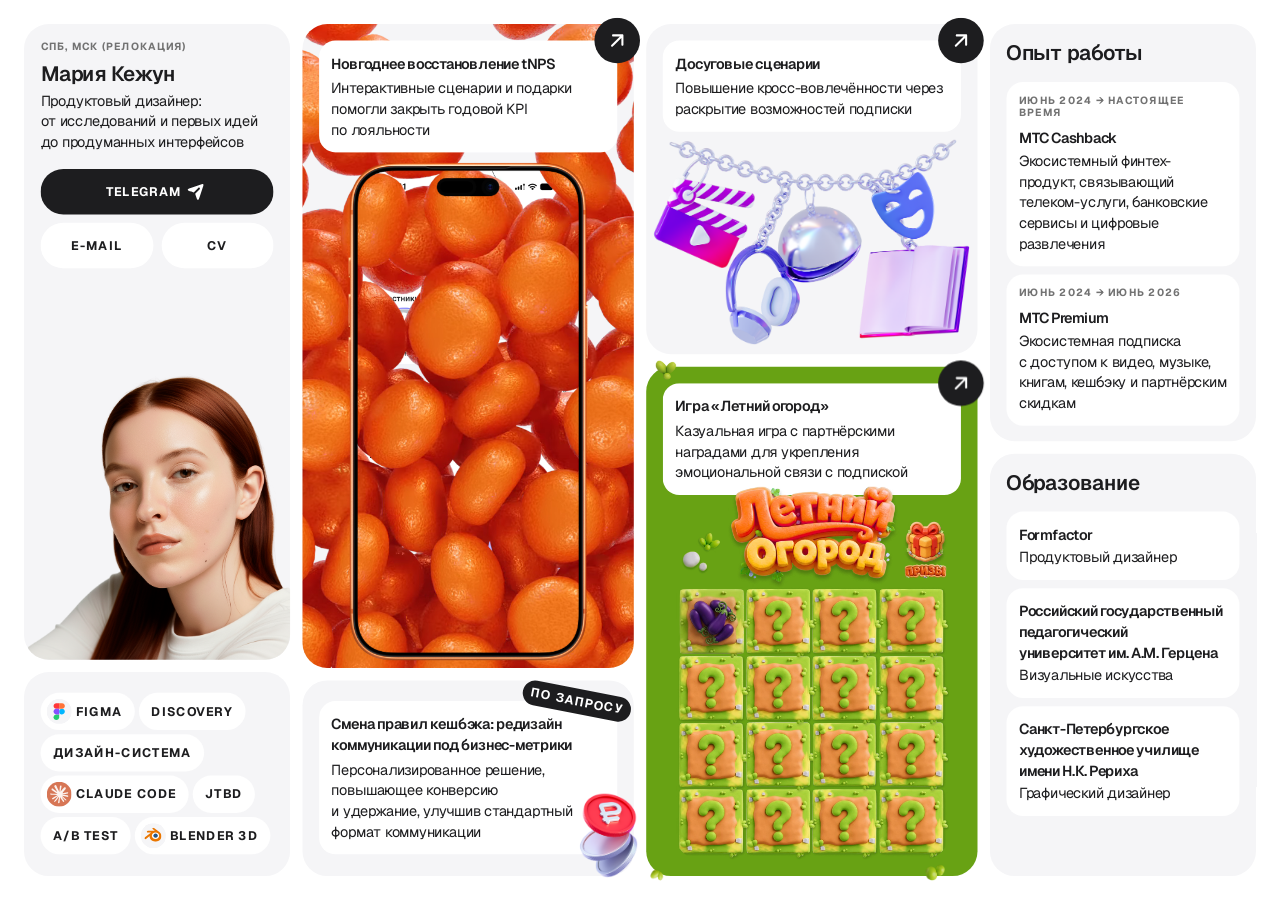
==== index.html @ 2b820cce "fix orange video" ====
<!doctype html>
<html lang="ru">
  <head>
    <meta charset="utf-8" />
    <meta
      name="viewport"
      content="width=device-width,initial-scale=1"
    />
    <title>Мария Кежун</title>
    <link
      rel="icon"
      type="image/png"
      sizes="96x96"
      href="images/favicon/favicon.png"
    />

    <link
      rel="apple-touch-icon"
      sizes="180x180"
      href="images/favicon/apple-touch-icon.png"
    />
    <link
      rel="stylesheet"
      href="css/home.css"
    />
    <link
      rel="stylesheet"
      href="css/main.css"
    />
  </head>

  <body>
    <div id="viewport">
      <main id="layout">
        <!-- 1 колонка -->
        <div class="column left">
          <!-- Обо мне -->
          <article class="card about">
            <div class="profile-copy">
              <div class="caption location">СПб, мск (Релокация)</div>
              <h2>Мария Кежун</h2>
              <p>Продуктовый дизайнер: от исследований и первых идей до продуманных интерфейсов</p>
              <div class="contacts">
                <a
                  class="button telegram"
                  href="https://t.me/mashenkatel"
                  target="_blank"
                  rel="noopener noreferrer"
                >
                  TELEGRAM
                  <img
                    class="button-icon"
                    src="images/Telegram.svg"
                    width="24"
                    height="24"
                    alt=""
                  />
                </a>
                <a
                  href="mailto:maria.kezhun@yandex.ru"
                  class="button light"
                  >E-MAIL</a
                >
                <a
                  class="button light"
                  href="files/cv.pdf"
                  target="_blank"
                  rel="noopener noreferrer"
                  >CV</a
                >
              </div>
            </div>
            <!-- <div class="checker" aria-hidden="true"></div> -->
            <img
              class="profile-image"
              src="images/me.png"
              alt=""
            />
          </article>

          <!-- Скилы -->
          <article class="card skills">
            <div class="tags">
              <span class="tag icon">
                <img
                  class="logo"
                  src="images/Figma.svg"
                  alt=""
                />
                Figma
              </span>
              <span class="tag">Discovery</span>
              <span class="tag">Дизайн-система</span>
              <span class="tag icon">
                <img
                  class="logo"
                  src="images/ClaudeCode.svg"
                  alt=""
                />
                Claude Code
              </span>
              <span class="tag">JTBD</span>
              <span class="tag">A/B test</span>
              <span class="tag icon">
                <img
                  class="logo"
                  src="images/Blender3D.svg"
                  alt=""
                />
                Blender 3D
              </span>
              <!-- <span class="tag">web&amp;app</span> -->
            </div>
          </article>
        </div>

        <!-- 2 колонка -->
        <div class="column second">
          <!-- Мандарины -->
          <article class="card orange">
            <div
              class="orange-scene"
              aria-hidden="true"
            >
              <!-- Нижний слой: картинка внутри экрана -->
              <div class="phone-layer phone-layer--bottom">
                <div class="phone-screen">
                  <img
                    class="phone-screen-image"
                    src="images/витрина.png"
                    alt=""
                  />
                </div>
              </div>

              <!-- Средний слой: общие падающие мандарины -->
              <video
                class="background-mandarin"
                autoplay
                muted
                loop
                playsinline
              >
                <source
                  src="images/для анимации 22.mp4"
                  type='video/mp4; codecs="hvc1"'
                />
                <source
                  src="images/для анимации 22.webm"
                  type="video/webm"
                />
              </video>

              <!-- Верхний слой: рамка и анимация -->
              <div class="phone-layer phone-layer--top">
                <img
                  class="phone-frame"
                  src="images/iPhone 17 Pro Max.png"
                  alt=""
                />
                <!-- <img class="visual-phone" src="images/модалка.png" alt=""> -->
                <video
                  class="visual-phone"
                  data-start-after="mandarin"
                  preload="auto"
                  muted
                  loop
                  playsinline
                >
                  <source
                    src="images/модалка.mp4"
                    type='video/mp4; codecs="hvc1"'
                  />
                  <source
                    src="images/модалка.webm"
                    type="video/webm"
                  />
                </video>
              </div>
            </div>

            <div class="white casecopy">
              <h3>Новгоднее восстановление tNPS</h3>
              <p>Интерактивные сценарии и подарки помогли закрыть годовой KPI по лояльности</p>
            </div>

            <a
              class="arrow"
              href="cases/mandarin.html"
              aria-label="Открыть кейс Mandarin"
            >
              <img
                class="button-icon"
                src="images/Arrow_right-top.svg"
                width="24"
                height="24"
                alt=""
              />
            </a>
          </article>

          <!-- Кешбэк -->
          <article class="card closed">
            <div class="white casecopy">
              <h3 class="not-fill"
                >Смена правил кешбэка: редизайн коммуникации под бизнес-метрики</h3
              >
              <p class="not-fill">
                Персонализированное решение, повышающее конверсию и удержание, улучшив стандартный
                формат коммуникации
              </p>
            </div>
            <span class="badge">По запросу</span>
            <div class="coin-container">
              <img
                class="coin"
                src="images/кб.png"
                alt=""
              />
            </div>
          </article>
        </div>

        <!-- 3 колонка -->
        <div class="column third">
          <!-- Досуг -->
          <article class="card leisure">
            <div class="white casecopy">
              <h3>Досуговые сценарии</h3>
              <p>Повышение кросс-вовлечённости через раскрытие возможностей подписки</p>
            </div>
            <div class="visual">
              <img
                class="main-leisure"
                src="images/досуг-1.png"
                alt=""
              />
              <img
                class="tablet-leisure"
                src="images/досуг-2.png"
                alt=""
              />
            </div>
            <a
              class="arrow"
              href="cases/dosug.html"
              aria-label="Открыть кейс Mandarin"
            >
              <img
                class="button-icon"
                src="images/Arrow_right-top.svg"
                width="24"
                height="24"
                alt=""
              />
            </a>
          </article>

          <!-- Летний огород -->
          <article class="card game">
            <div
              class="game-decor"
              aria-hidden="true"
            >
              <img
                class="game-decor-item game-decor-item--1"
                src="images/декор-7.png"
                alt=""
              />

              <img
                class="game-decor-item game-decor-item--3"
                src="images/декор-4.png"
                alt=""
              />

              <img
                class="game-decor-item game-decor-item--8"
                src="images/декор-3.png"
                alt=""
              />
            </div>

            <div class="white casecopy">
              <h3>Игра «Летний огород»</h3>
              <p
                >Казуальная игра с партнёрскими наградами для укрепления эмоциональной связи с
                подпиской</p
              >
            </div>
            <div class="visual">
              <video
                class="visual-game"
                autoplay
                muted
                loop
                playsinline
                aria-hidden="true"
              >
                <source
                  src="images/игра.mp4"
                  type='video/mp4; codecs="hvc1"'
                />
                <source
                  src="images/игра.webm"
                  type="video/webm"
                />
              </video>
            </div>
            <a
              class="arrow"
              href="cases/letniy-ogorod.html"
              aria-label="Открыть кейс Mandarin"
            >
              <img
                class="button-icon"
                src="images/Arrow_right-top.svg"
                width="24"
                height="24"
                alt=""
              />
            </a>
          </article>
        </div>

        <!-- 4 колонка -->
        <div class="column right">
          <!-- Опыт работы -->
          <article class="card resume work">
            <h2>Опыт работы</h2>
            <div class="entries">
              <div class="white casecopy">
                <div class="caption date">Июнь 2024 → настоящее время</div>
                <h3>МТС Cashback</h3>
                <p
                  >Экосистемный финтех-продукт, связывающий телеком-услуги, банковские сервисы
                  и цифровые развлечения</p
                >
              </div>
              <div class="white casecopy">
                <div class="caption date">Июнь 2024 → июнь 2026</div>
                <h3>МТС Premium</h3>
                <p
                  >Экосистемная подписка с доступом к видео, музыке, книгам, кешбэку и партнёрским
                  скидкам</p
                >
              </div>
            </div>
          </article>

          <!-- Образование -->
          <article class="card resume edu">
            <h2>Образование</h2>
            <div class="entries">
              <div class="white casecopy">
                <h3>Formfactor</h3>
                <p>Продуктовый дизайнер</p>
              </div>
              <div class="white casecopy">
                <h3>Российский государственный педагогический университет им. А.М. Герцена</h3>
                <p>Визуальные искусства</p>
              </div>
              <div class="white casecopy">
                <h3>Санкт-Петербургское художественное училище имени Н.К. Рериха</h3>
                <p>Графический дизайнер</p>
              </div>
            </div>
          </article>
        </div>
      </main>
    </div>
    <output id="debug"></output>
    <dialog>
      <h2 id="dialogTitle"></h2>
      <p>Ссылка пока не подключена.</p>
      <button onclick="this.closest('dialog').close()">Закрыть</button>
    </dialog>
    <script src="scripts/script.js"></script>
  </body>
</html>
---- css/home.css ----
@import url("https://fonts.googleapis.com/css2?family=Geist:wght@400;600;700&display=swap");

* {
  box-sizing: border-box;
}

body {
  margin: 0;
  font-family: Geist, Arial, sans-serif;
  color: #1d1d1f;
  background: white;
  -webkit-font-smoothing: antialiased;
}

#viewport {
  position: fixed;
  inset: 24px;
}

#layout {
  position: absolute;
  transform-origin: top left;
  display: grid;
  grid-template-columns: 257px var(--center) var(--center) 257px;
  gap: 12px;
}

.column {
  display: grid;
  gap: 12px;
  min-height: 0;
}

.left {
  grid-template-rows: var(--about) 1fr;
}

.second {
  grid-template-rows: 1fr var(--closed);
}

.third {
  grid-template-rows: var(--leisure) 1fr;
}

.right {
  grid-template-rows: var(--work) 1fr;
}

.card {
  position: relative;
  padding: 16px;
  border-radius: 24px;
  background: #f5f5f7;
  min-height: 0;
}

h2 {
  font-size: 20px;
  line-height: 24px;
  font-weight: 600;
  margin: 0 0 4px;
  letter-spacing: -0.5px;
}

h3 {
  font-size: 14px;
  line-height: 20px;
  font-weight: 600;
  margin: 0 0 4px;
  letter-spacing: -0.5px;
}

p {
  font-size: 14px;
  line-height: 20px;
  letter-spacing: -0.5px;
  margin: 0;
}

.caption {
  font-size: 10px;
  line-height: 12px;
  letter-spacing: 1px;
  font-weight: 700;
  text-transform: uppercase;
  color: #727272;
}

.location {
  margin-bottom: 8px;
}

.about {
  overflow: hidden;
}

.checker {
  position: absolute;
  left: 4px;
  right: 0;
  bottom: 0;
  height: 277px;
  background: conic-gradient(#ebebed 25%, #f8f8f9 0 50%, #ebebed 0 75%, #f8f8f9 0) 0 0/36px 36px;
}

.contacts {
  display: grid;
  grid-template-columns: 1fr 1fr;
  gap: 8px;
  margin-top: 16px;
}

.contacts .telegram {
  grid-column: 1 / -1;
}

.profile-image {
  display: block;
  position: absolute;
  width: 291px;
  height: 291px;
  right: -38px;
  bottom: -14px;
  object-fit: contain;
  pointer-events: none;
}

.skills {
  display: flex;
  align-items: center;
}

.tags {
  display: flex;
  flex-wrap: wrap;
  gap: 4px;
  width: 225px;
}

.tag {
  background: white;
  border-radius: 100px;
  height: 36px;
  padding: 6px 12px;
  display: flex;
  align-items: center;
  gap: 4px;
  font-size: 12px;
  line-height: 16px;
  font-weight: 700;
  letter-spacing: 1px;
  text-transform: uppercase;
}

.tag.icon {
  padding-left: 6px;
}

.logo {
  width: 24px;
  height: 24px;
  border-radius: 50%;
  background: #f5f5f7;
  display: grid;
  place-items: center;
  font-size: 18px;
  letter-spacing: 0;
}

.claude {
  background: #d77655;
  color: white;
}

.blender {
  color: #ea7600;
}

.white {
  background: white;
  padding: 12px;
  border-radius: 16px;
}

.casecopy {
  position: relative;
  z-index: 2;
}

.arrow {
  position: absolute;
  right: -6px;
  top: -6px;
  width: 44px;
  height: 44px;
  border-radius: 50%;
  background: #1d1d1f;
  color: white;
  display: grid;
  place-items: center;
  z-index: 4;
  border: 0;
}

.arrow svg {
  width: 24px;
  height: 24px;
}

.orange {
  isolation: isolate;
}

/* Вся сцена занимает карточку */
.orange .orange-scene {
  position: absolute;
  inset: 0;

  z-index: 0;
  overflow: hidden;
  border-radius: inherit;
  pointer-events: none;
}

/* Оба слоя телефона получают одинаковую геометрию */
.orange .phone-layer {
  position: absolute;

  left: var(--phone-left);
  top: var(--phone-top);
  width: var(--phone-width);
  height: var(--phone-height);
}

/* Картинка внутри телефона */
.orange .phone-layer--bottom {
  z-index: 1;
}

/* Мандарины поверх картинки внутри телефона */
.orange .orange-scene .background-mandarin {
  position: absolute;
  inset: 0;
  z-index: 2;

  display: block;
  width: 120%;
  height: 120%;
  object-fit: cover;
}

/* Рамка и модалка поверх мандаринов */
.orange .phone-layer--top {
  z-index: 3;
}

.orange .phone-layer--top .visual-phone {
  position: absolute;
  inset: 0;

  display: block;
  width: 100%;
  height: 100%;
  max-width: none;
  max-height: none;

  object-fit: contain;
}

/* Обрезка нижней картинки по области экрана.
   Эти отступы пока предварительные. */
.orange .phone-screen {
  position: absolute;
  overflow: hidden;
  border-radius: 12% / 6%;
}

.orange .phone-screen-image {
  display: block;
  width: 100%;
  height: 100%;
  object-fit: cover;
}

.orange .phone-layer--top .phone-frame {
  position: absolute;
  inset: 0;
  z-index: 0;

  display: block;
  width: 100%;
  height: 100%;
  max-width: none;
  max-height: none;

  object-fit: contain;
}

/* Модалка поверх рамки */
.orange .phone-layer--top .visual-phone {
  z-index: 1;
}

/* Описание и кнопка — выше всей сцены */
.orange .casecopy {
  position: relative;
  z-index: 1;
}

.orange .arrow {
  z-index: 2;
}

/* .background {
  position: absolute;
  inset: 0;
  width: 100%;
  height: 100%;
  object-fit: cover;
  border-radius: 24px;
} */

.visual {
  position: absolute;
  top: 140px;
  left: 16px;
  right: 16px;
  bottom: 16px;
  display: flex;
  justify-content: center;
  align-items: flex-end;
}

.visual img {
  max-width: 100%;
  max-height: 100%;
  object-fit: contain;
  display: block;
}

.orange .visual {
  top: 131px;
  bottom: 4px;
}

.orange .visual img {
  height: 100%;
  width: auto;
}

.leisure .visual {
  top: 97px;
  left: -2px;
  right: 3px;
  bottom: -5px;
}

.leisure .visual img {
  width: 100%;
  height: 100%;
}

.game {
  background: #68a214;
  overflow: visible;
}

/* Декоративный слой занимает всю карточку */
.game .game-decor {
  position: absolute;
  inset: 0;
  z-index: 1;

  pointer-events: none;
}

/* Экспортированные детали */
.game .game-decor-item {
  position: absolute;
  display: block;

  height: auto;
  max-width: none;
}

/* Верхний листочек */
.game .game-decor-item--1 {
  width: 19.83px;
  left: 9.27px;
  top: -5.8px;
}

/* Деталь у левого края */
.game .game-decor-item--2 {
  width: 19.6px;
  left: -2.76px;
  top: 42.4%;
}

/* Нижний правый угол */
.game .game-decor-item--3 {
  width: 25.38px;
  right: 29.14px;
  bottom: -6.93px;
}

.game .game-decor-item--4 {
  width: 19.6px;
  right: 63.97px;
  bottom: -0.92px;
}

.game .game-decor-item--5 {
  width: 7.84px;
  right: 57.78px;
  bottom: 5.68px;
}

/* Маленькая деталь слева */
.game .game-decor-item--6 {
  width: 7.84px;
  left: 2.76px;
  top: 55.8%;
}

/* Камешек внизу */
.game .game-decor-item--7 {
  width: 24.73px;
  left: 47.38px;
  bottom: 11.46px;
}

/* Нижний левый листочек */
.game .game-decor-item--8 {
  width: 15.53px;
  left: 2.84px;
  bottom: -6.69px;
}

.game .visual {
  top: 108px;
}

.game .visual .visual-game {
  height: 100%;
  width: auto;
  z-index: 10;
  max-width: 100%;
}

.closed {
  display: flex;
  align-items: center;
}

.closed .white {
  width: 100%;
}

.not-fill {
  max-width: 90%;
}

.badge {
  position: absolute;
  right: 2px;
  top: 8px;
  transform: rotate(11deg);
  border-radius: 100px;
  background: #1d1d1f;
  color: white;
  font-size: 12px;
  font-weight: 700;
  letter-spacing: 1px;
  padding: 4px 8px;
  z-index: 3;
  text-transform: uppercase;
}

.resume h2 {
  margin-bottom: 16px;
}

.entries {
  display: grid;
  gap: 8px;
}

.date {
  margin-bottom: 8px;
}

.resume h3 {
  margin-bottom: 2px;
}

button:focus-visible {
  outline: 3px solid #7652ff;
  outline-offset: 3px;
}

#debug {
  position: fixed;
  left: 24px;
  bottom: 3px;
  background: #fffd;
  color: #666;
  font: 10px monospace;
  display: none;
}

body.debug #debug {
  display: block;
}

dialog {
  border: 0;
  border-radius: 20px;
  padding: 24px;
  max-width: 380px;
}

dialog::backdrop {
  background: #0004;
}

dialog button {
  padding: 10px 20px;
  margin-top: 16px;
  border-radius: 30px;
}

.tablet-leisure,
.compact-only {
  display: none;
}

.coin-container {
  position: absolute;
  width: 87px;
  height: 87px;
  bottom: -5px;
  right: -20px;
  z-index: 10;
}

.coin-container .coin {
  width: 100%;
  height: 100%;
  object-fit: contain;
}

.profile-copy {
  position: relative;
  z-index: 1;
}

@media (width < 960px) {
  body {
    overflow-y: auto;
  }

  #viewport {
    position: relative;
    inset: auto;
    padding: 24px 12px 24px;
    width: 100%;
  }

  #layout {
    position: relative;
    display: flex;
    flex-direction: column;
    gap: 12px;
    max-width: 700px;
    width: 100%;
    height: auto;
    margin: 0 auto;
    transform: none;
    left: auto;
    top: auto;
  }

  .column {
    display: flex;
    flex-direction: column;
    gap: 12px;
    width: 100%;
  }

  .card {
    width: 100%;
    min-width: 0;
    flex: none;
  }

  .about {
    /* min-height: 252px; */
    height: auto;
  }

  .profile-copy {
    max-width: 300px;
  }

  .skills {
    display: block;
  }

  .tags {
    width: 100%;
  }

  .tag {
    flex: none;
    white-space: nowrap;
  }

  .compact-only {
    display: flex;
  }

  .resume {
    height: auto;
  }

  .closed {
    height: auto;
    min-height: 180px;
  }

  .orange {
    height: 592px;
  }

  .leisure {
    height: 286.792px;
  }

  .game {
    height: 467.879px;
  }

  #debug {
    z-index: 20;
  }
}

@media (550px <=width < 960px) {
  .about .checker {
    display: none;
  }

  .not-fill {
    max-width: 90%;
  }

  .profile-image {
    width: 230px;
    height: 230px;
    right: -7.5px;
    bottom: -20px;
  }

  .profile-copy {
    width: 300px;
    max-width: calc(100% - 190px);
  }

  .orange {
    display: grid;
    grid-template-columns: minmax(0, 1fr) minmax(0, 1fr);
    gap: 16px;
    height: auto;
    min-height: 372px;
    align-items: start;
  }

  .orange .casecopy {
    grid-column: 2;
    grid-row: 1;
    min-width: 0;
  }

  .orange .visual {
    position: relative;
    inset: auto;
    grid-column: 1;
    grid-row: 1;
    height: 340px;
    min-width: 0;
    align-items: center;
  }

  .orange .visual img {
    height: 340px;
    width: auto;
    max-width: none;
    flex-shrink: 0;
  }

  .closed {
    display: grid;
    grid-template-columns: minmax(0, 1fr) minmax(0, 1fr);
    gap: 16px;
    min-height: 146px;
    align-items: center;
  }

  .closed .white {
    min-width: 0;
  }

  .closed .badge {
    display: none;
  }

  .coin-container {
    position: relative;
    inset: auto;
    display: flex;
    align-items: center;
    justify-content: center;
    width: auto;
    height: 114px;
    min-width: 0;
  }

  .coin-container .coin {
    width: 178px;
    height: 178px;
    max-width: none;
    flex-shrink: 0;
  }

  .leisure {
    display: grid;
    grid-template-columns: minmax(0, 1fr) minmax(0, 1fr);
    gap: 16px;
    height: auto;
    min-height: 146px;
    align-items: start;
  }

  .leisure .casecopy {
    grid-column: 2;
    grid-row: 1;
    min-width: 0;
  }

  .leisure .visual {
    position: relative;
    inset: auto;
    grid-column: 1;
    grid-row: 1;
    height: 114px;
    align-items: center;
    min-width: 0;
  }

  .leisure .visual .main-leisure {
    display: none;
    z-index: 10;
  }

  .leisure .visual .tablet-leisure {
    display: block;
    width: 178px;
    height: 178px;
    max-width: none;
    max-height: none;
    flex-shrink: 0;
  }

  .game {
    display: grid;
    grid-template-columns: minmax(0, 1fr) minmax(0, 1fr);
    gap: 16px;
    height: auto;
    min-height: 376px;
    align-items: start;
  }

  .game .casecopy {
    grid-column: 1;
    grid-row: 1;
    margin-right: -16px;
    min-width: 0;
    width: 100%;
  }

  .game .visual {
    position: relative;
    inset: auto;
    grid-column: 2;
    grid-row: 1;
    height: 344px;
    min-width: 0;
    align-items: flex-end;
  }

  .game .visual .visual-game {
    width: 310px;
    height: 378px;
    max-width: none;
    max-height: none;
    flex-shrink: 0;
    max-width: 100%;
  }

  .game .arrow {
    display: grid;
    z-index: 10;
  }
}

@media (width < 550px) {
  .about {
    overflow: visible;
  }

  .about .checker {
    height: 76px;
    width: 76px;
    left: auto;
    right: -7px;
    top: -16px;
    bottom: auto;
    background-size: 18px 18px;
    pointer-events: none;
  }

  .profile-image {
    width: 76px;
    height: 76px;
    right: -7px;
    top: -16px;
    bottom: auto;
    border-radius: 100px;
  }

  .profile-copy {
    max-width: 100%;
  }

  .profile-copy .location,
  .profile-copy h2 {
    padding-right: 60px;
  }

  .leisure .visual {
    top: 104px;
    bottom: -5px;
    left: -1px;
    right: 5px;
  }

  .leisure .visual .main-leisure {
    width: 308px;
    height: 192px;
    max-width: 100%;
    max-height: none;
    z-index: 10;
  }

  .game .visual .visual-game {
    max-width: 100%;
    max-height: 100%;
    z-index: 10;
  }

  .closed {
    min-height: 200px;
  }
}

/* Десктоп и мобильная версия */
.leisure .visual .main-leisure {
  display: block;
  z-index: 10;
}

.leisure .visual .tablet-leisure {
  display: none;
}

/* Только планшет: 550–959 px */
@media (550px <=width < 960px) {
  .leisure .visual .main-leisure {
    display: none;
  }

  .leisure .visual .tablet-leisure {
    display: block;
  }

  /* Сцена на всю карточку, а не на одну колонку */
  .orange .orange-scene {
    position: absolute;
    inset: 0;

    width: 100%;
    height: 100%;
  }

  /* Видео на всю сцену */
  .orange .orange-scene > .background-mandarin {
    position: absolute;
    inset: 0;

    display: block;
    width: 100%;
    height: 100%;
    max-width: none;
    max-height: none;

    margin: 0;
    transform: none;

    object-fit: cover;
    object-position: center;
  }

  .orange .orange-scene > .background-mandarin {
    /* Настройки для подбора */
    --mandarin-scale: 1.4;
    --mandarin-x: 0px;
    --mandarin-y: 0px;

    transform-origin: center;
    transform: translate(var(--mandarin-x), var(--mandarin-y)) scale(var(--mandarin-scale));

    outline: none;
  }

  .not-fill {
    max-width: 100%;
  }
}

/* Десктоп и мобильная версия */
@media (width >= 960px), (width < 550px) {
  .game {
    --game-overlap: 16px;

    display: flex;
    flex-direction: column;
    gap: 0;
  }

  /* Описание имеет высоту по содержимому */
  .game > .casecopy {
    flex: 0 0 auto;
    min-width: 0;
    z-index: 2;
  }

  /* Видео занимает место, оставшееся под описанием */
  .game > .visual {
    position: relative;
    inset: auto;

    flex: 1 1 0;
    min-height: 0;
    width: 100%;

    margin-top: calc(-0.5 * var(--game-overlap));

    z-index: 3;
  }

  .game .visual .visual-game {
    position: absolute;
    inset: 0;

    display: block;
    width: 100%;
    height: 100%;
    max-width: none;
    max-height: none;

    object-fit: contain;
    object-position: center;
  }
}
---- css/main.css ----
/* Общая кнопка: подходит для <a> и <button> */

.button {
  --button-background: #fff;
  --button-color: #1d1d1f;
  --hover-overlay: rgb(188 195 208 / 25%);

  position: relative;

  display: inline-flex;
  align-items: center;
  justify-content: center;
  gap: 2px;

  min-width: 44px;
  height: 44px;
  padding: 10px;

  border: 0;
  border-radius: 100px;

  background: var(--button-background);
  color: var(--button-color);

  font-family: inherit;
  font-size: 12px;
  line-height: 16px;
  font-weight: 700;
  letter-spacing: 1px;

  text-decoration: none;
  cursor: pointer;
}

/* Чёрный вариант */

.button.telegram {
  --button-background: #1d1d1f;
  --button-color: #fff;
  --hover-overlay: rgb(242 243 247 / 12%);
}

/* Иконки */

.button svg,
.button .contact-icon {
  display: block;
  flex: none;
  width: 24px;
  height: 24px;
}

/* Слой ховера.
   Позиционирование .arrow остаётся в CSS главной. */

.button::after,
.arrow::after {
  content: "";
  position: absolute;
  inset: 0;
  border-radius: inherit;
  background: var(--hover-overlay);
  opacity: 0;
  pointer-events: none;
  transition: opacity 150ms ease;
}

.arrow {
  --hover-overlay: rgb(242 243 247 / 12%);
}

@media (hover: hover) {
  .button:hover::after,
  .arrow:hover::after {
    opacity: 1;
  }
}
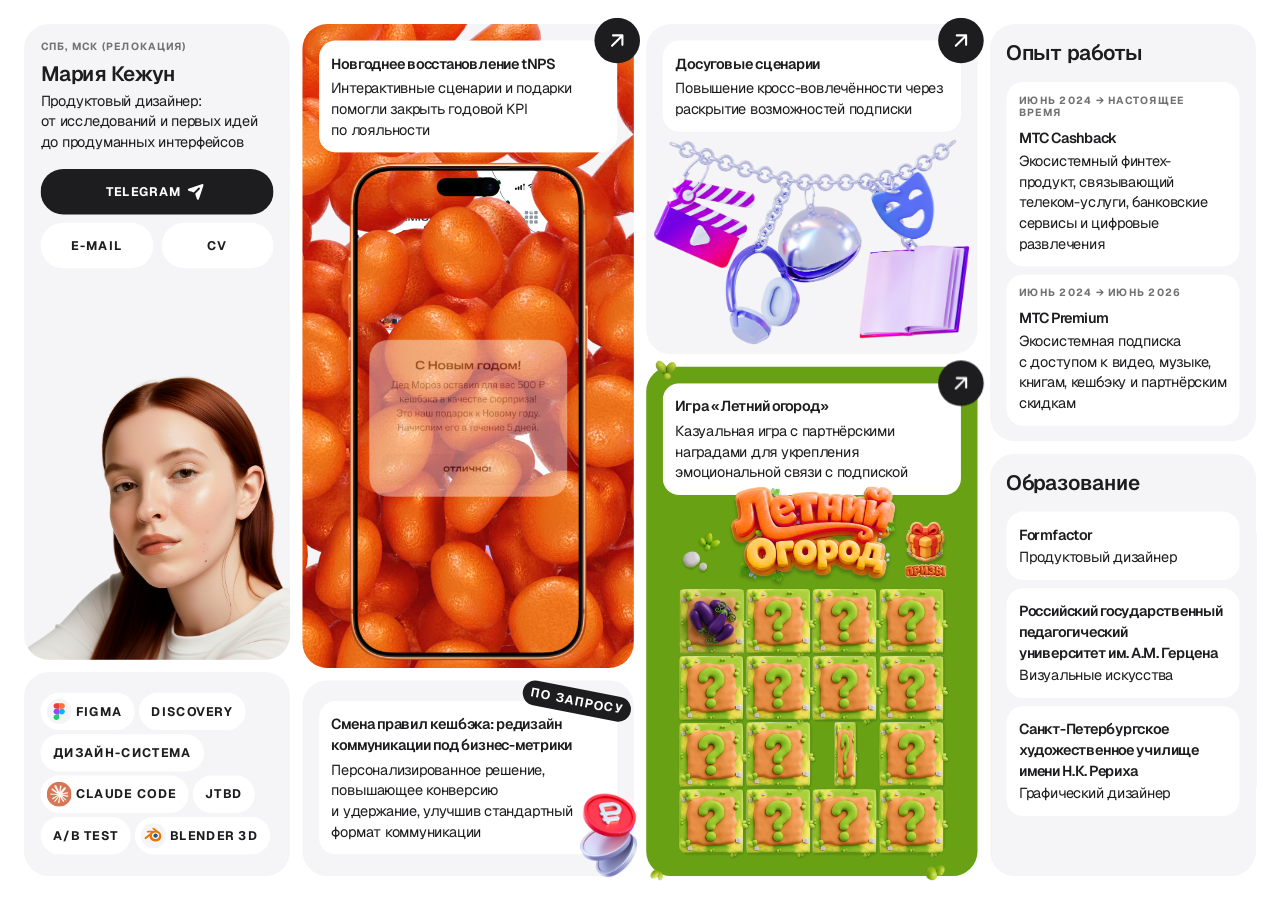
==== commit 3e2549c8: "fix orange vid" ====
--- a/index.html
+++ b/index.html
@@ -161,8 +161,7 @@
                 <!-- <img class="visual-phone" src="images/модалка.png" alt=""> -->
                 <video
                   class="visual-phone"
-                  data-start-after="mandarin"
-                  preload="auto"
+                  autoplay
                   muted
                   loop
                   playsinline
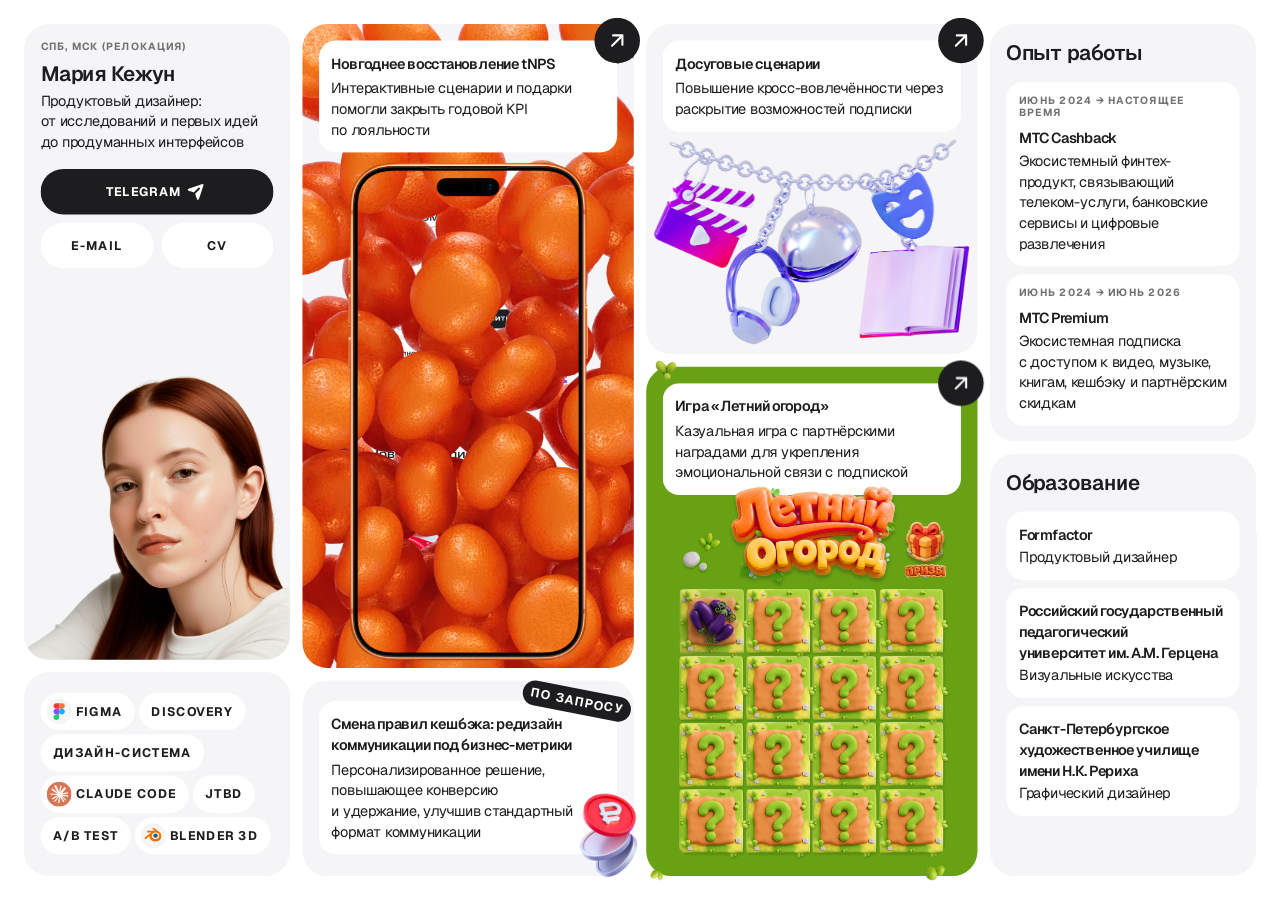
==== commit 6d191455: "add listener" ====
--- a/index.html
+++ b/index.html
@@ -161,7 +161,8 @@
                 <!-- <img class="visual-phone" src="images/модалка.png" alt=""> -->
                 <video
                   class="visual-phone"
-                  autoplay
+                  data-start-after="mandarin"
+                  preload="auto"
                   muted
                   loop
                   playsinline
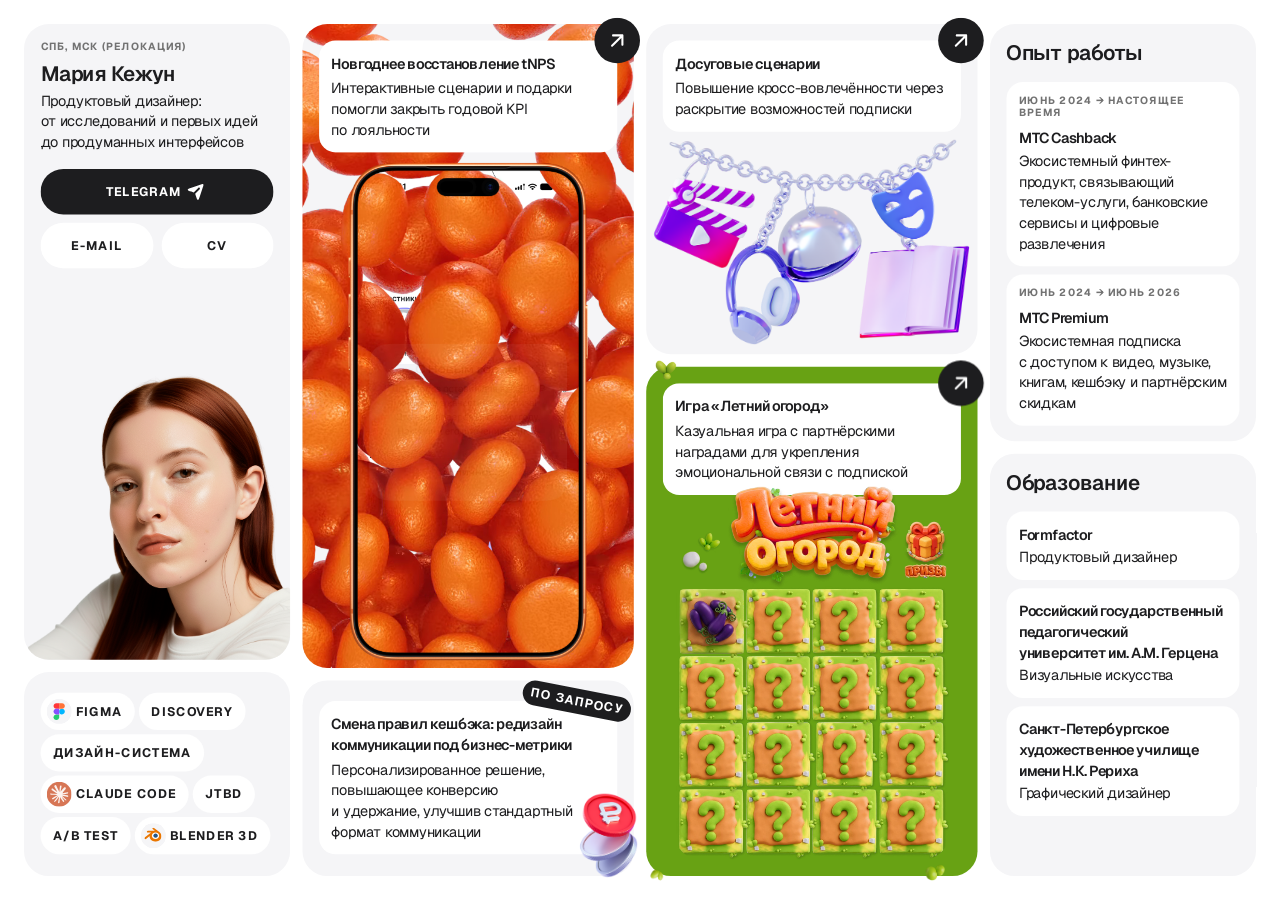
==== commit fca6e008: "remove listener" ====
--- a/index.html
+++ b/index.html
@@ -161,8 +161,7 @@
                 <!-- <img class="visual-phone" src="images/модалка.png" alt=""> -->
                 <video
                   class="visual-phone"
-                  data-start-after="mandarin"
-                  preload="auto"
+                  autoplay
                   muted
                   loop
                   playsinline
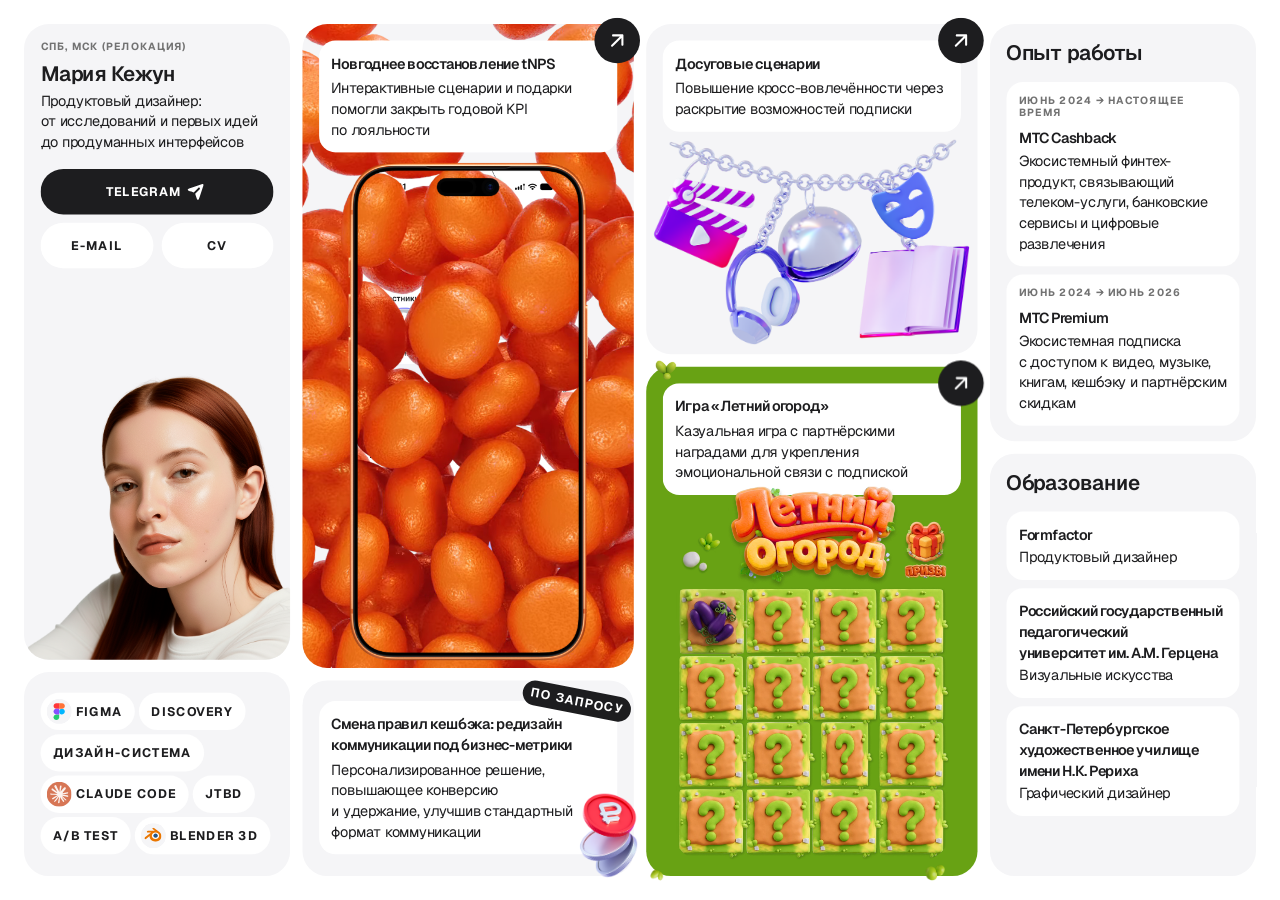
==== commit fc34ee26: "fix orange scene" ====
--- a/index.html
+++ b/index.html
@@ -158,8 +158,14 @@
                   src="images/iPhone 17 Pro Max.png"
                   alt=""
                 />
-                <!-- <img class="visual-phone" src="images/модалка.png" alt=""> -->
-                <video
+                <img
+                  class="visual-phone visual-phone--modal"
+                  src="images/modal-card.png"
+                  alt=""
+                  draggable="false"
+                />
+
+                <!-- <video
                   class="visual-phone"
                   autoplay
                   muted
@@ -174,7 +180,7 @@
                     src="images/модалка.webm"
                     type="video/webm"
                   />
-                </video>
+                </video> -->
               </div>
             </div>
 
--- a/css/home.css
+++ b/css/home.css
@@ -255,9 +255,25 @@
   z-index: 3;
 }
 
-.orange .phone-layer--top .visual-phone {
+/* Обрезка нижней картинки по области экрана.
+   Эти отступы пока предварительные. */
+.orange .phone-screen {
+  position: absolute;
+  overflow: hidden;
+  border-radius: 12% / 6%;
+}
+
+.orange .phone-screen-image {
+  display: block;
+  width: 100%;
+  height: 100%;
+  object-fit: cover;
+}
+
+.orange .phone-layer--top .phone-frame {
   position: absolute;
   inset: 0;
+  z-index: 0;
 
   display: block;
   width: 100%;
@@ -268,38 +284,48 @@
   object-fit: contain;
 }
 
-/* Обрезка нижней картинки по области экрана.
-   Эти отступы пока предварительные. */
-.orange .phone-screen {
-  position: absolute;
-  overflow: hidden;
-  border-radius: 12% / 6%;
-}
-
-.orange .phone-screen-image {
+.orange .phone-layer--top .visual-phone--modal {
+  position: absolute;
+  z-index: 1;
+
+  top: 50%;
+  left: 50%;
+  right: auto;
+  bottom: auto;
+  transform: translate(-50%, -50%);
+
   display: block;
-  width: 100%;
-  height: 100%;
-  object-fit: cover;
-}
-
-.orange .phone-layer--top .phone-frame {
-  position: absolute;
-  inset: 0;
-  z-index: 0;
-
-  display: block;
-  width: 100%;
-  height: 100%;
+  width: 80.3%;
+  height: auto;
   max-width: none;
   max-height: none;
 
-  object-fit: contain;
-}
-
-/* Модалка поверх рамки */
-.orange .phone-layer--top .visual-phone {
-  z-index: 1;
+  opacity: 0;
+  animation: phone-modal-reveal 8s linear infinite;
+  animation-play-state: paused;
+}
+
+@keyframes phone-modal-reveal {
+  0% {
+    opacity: 0;
+    translate: 0 8.856px;
+  }
+
+  14.375% {
+    opacity: 0;
+    translate: 0 8.856px;
+    animation-timing-function: ease-out;
+  }
+
+  21.25% {
+    opacity: 1;
+    translate: 0 0;
+  }
+
+  100% {
+    opacity: 1;
+    translate: 0 0;
+  }
 }
 
 /* Описание и кнопка — выше всей сцены */
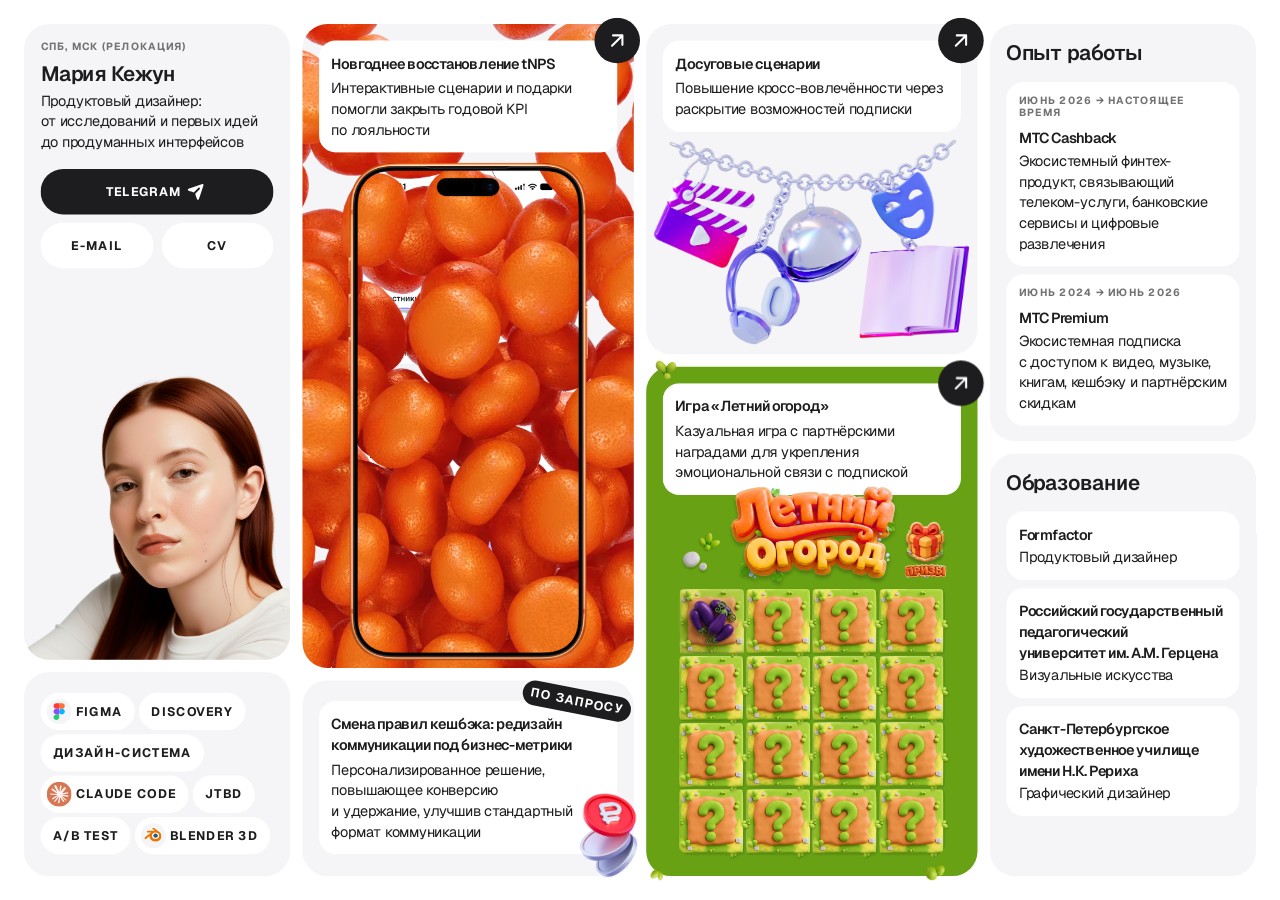
==== commit 731837d5: "year" ====
--- a/index.html
+++ b/index.html
@@ -335,7 +335,7 @@
             <h2>Опыт работы</h2>
             <div class="entries">
               <div class="white casecopy">
-                <div class="caption date">Июнь 2024 → настоящее время</div>
+                <div class="caption date">Июнь 2026 → настоящее время</div>
                 <h3>МТС Cashback</h3>
                 <p
                   >Экосистемный финтех-продукт, связывающий телеком-услуги, банковские сервисы
--- a/css/home.css
+++ b/css/home.css
@@ -592,6 +592,7 @@
     inset: auto;
     padding: 24px 12px 24px;
     width: 100%;
+    overflow: hidden;
   }
 
   #layout {
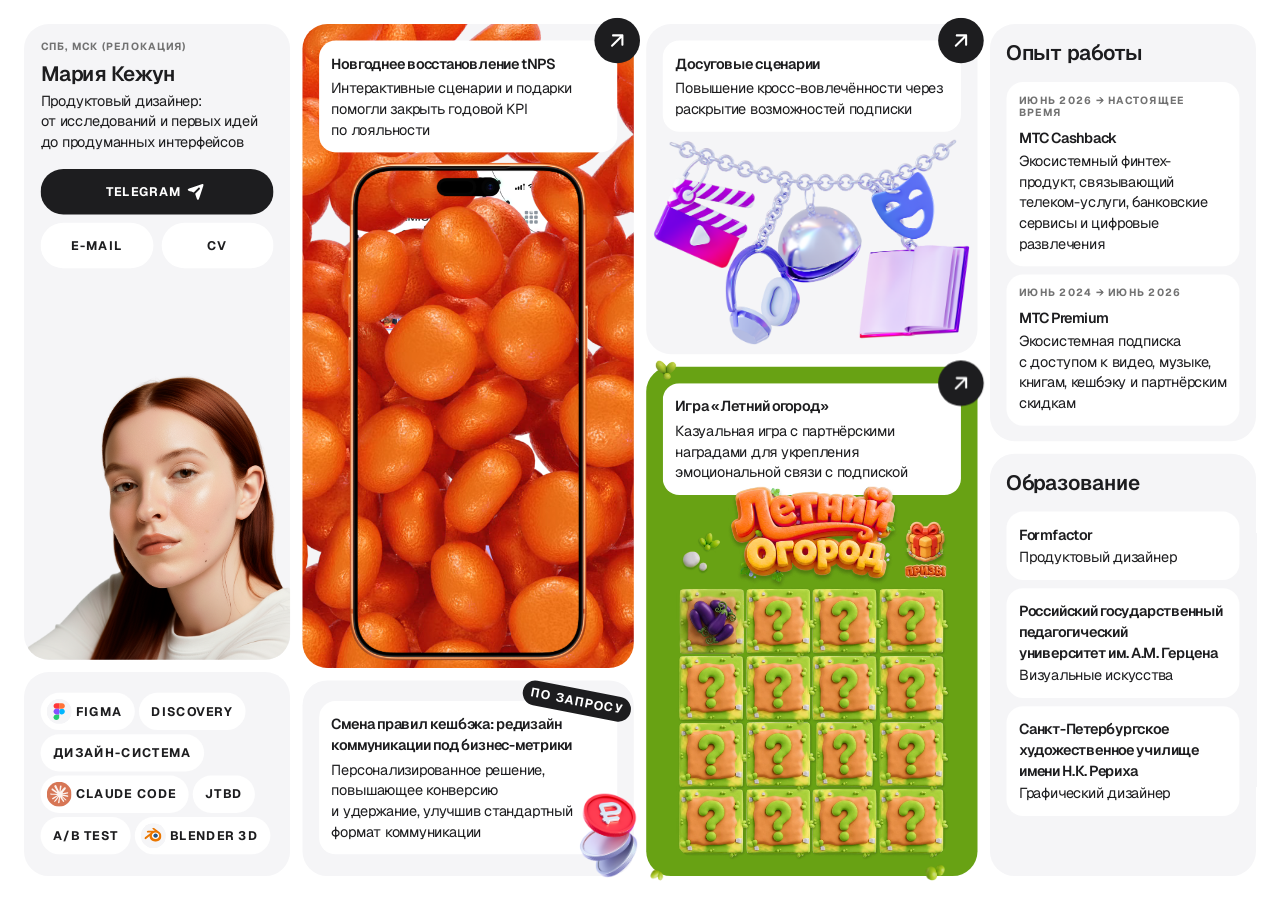
==== commit f7ab87fb: "add cv" ====
--- a/index.html
+++ b/index.html
@@ -63,7 +63,7 @@
                 >
                 <a
                   class="button light"
-                  href="files/cv.pdf"
+                  href="files/Резюме Кежун Мария.pdf"
                   target="_blank"
                   rel="noopener noreferrer"
                   >CV</a
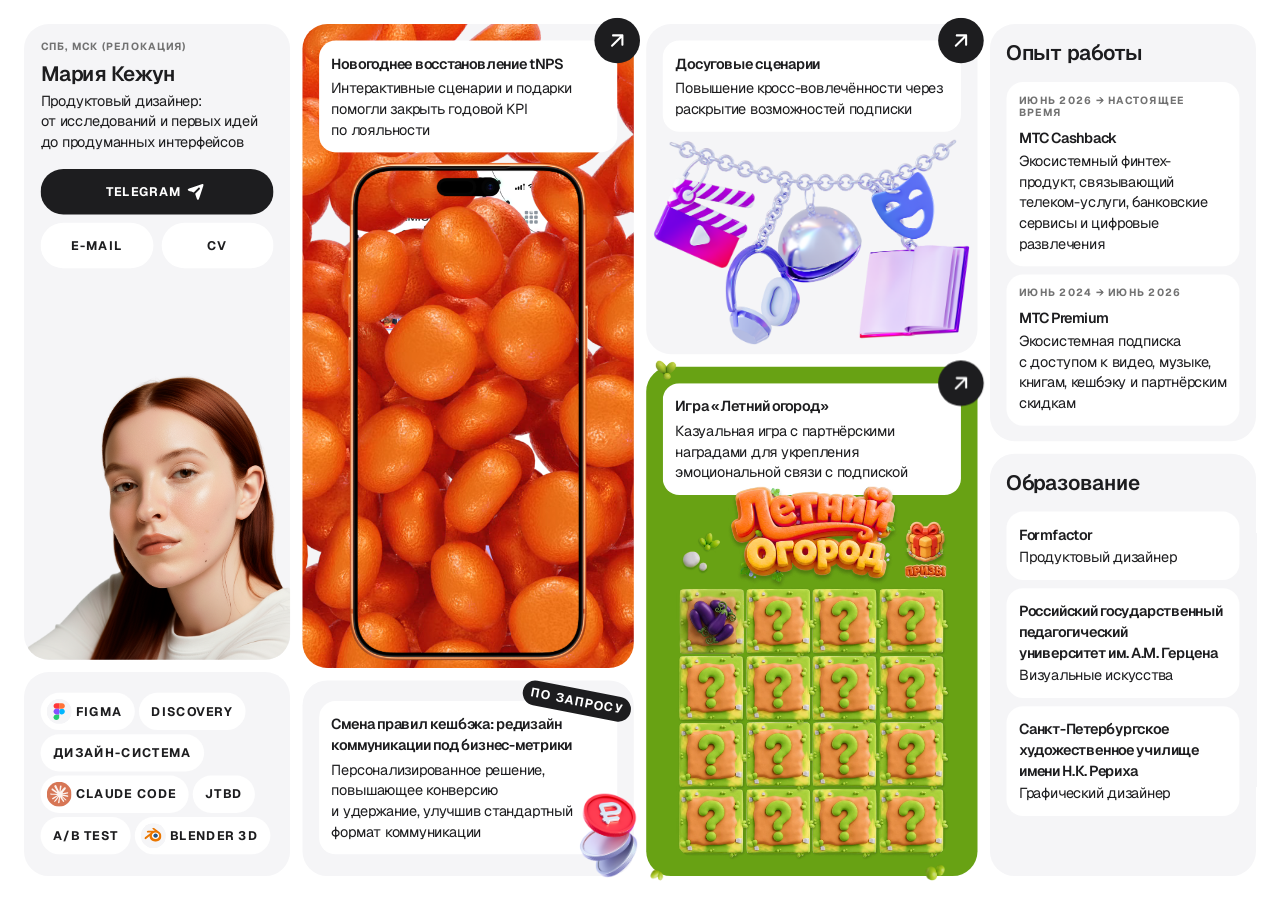
==== commit f998c2d6: "Update index.html" ====
--- a/index.html
+++ b/index.html
@@ -185,7 +185,7 @@
             </div>
 
             <div class="white casecopy">
-              <h3>Новгоднее восстановление tNPS</h3>
+              <h3>Новогоднее восстановление tNPS</h3>
               <p>Интерактивные сценарии и подарки помогли закрыть годовой KPI по лояльности</p>
             </div>
 
